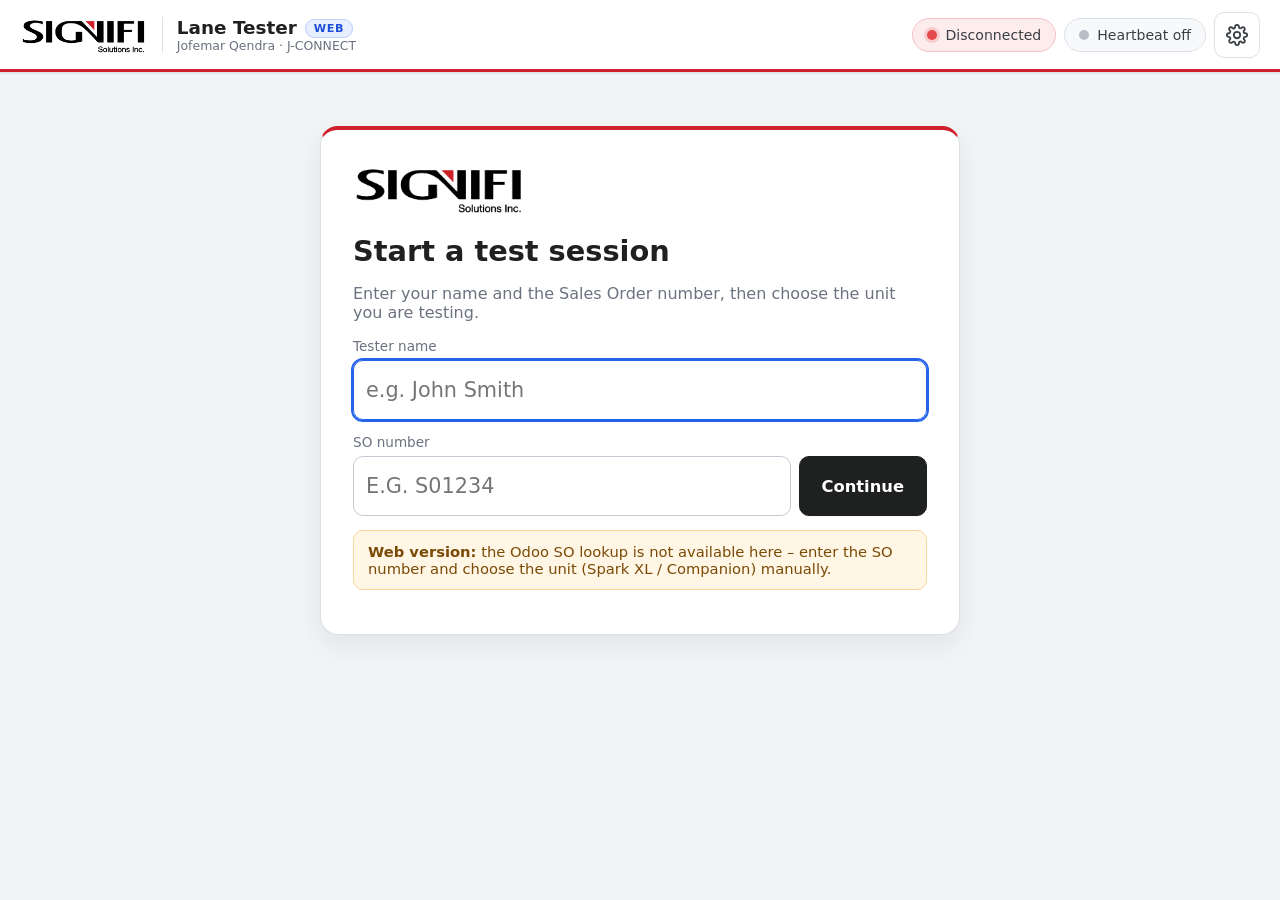
==== app/index.html @ 231a2678 "Lane Tester web edition with install page (link + QR) - index.html: install page with Install app bu" ====
<!doctype html>
<html lang="en">
<head>
  <meta charset="utf-8">
  <meta name="viewport" content="width=device-width, initial-scale=1, user-scalable=no">
  <title>Signifi Lane Tester</title>
  <link rel="icon" href="../icons/icon-192.png">
  <link rel="manifest" href="../manifest.webmanifest">
  <meta name="theme-color" content="#1f2121">
  <link rel="stylesheet" href="css/app.css?v=202611231615">
</head>
<body>
  <!-- ============================================================ HEADER -->
  <header class="topbar">
    <div class="brand">
      <img src="img/signifi-logo.png" alt="Signifi Solutions Inc." class="brand-logo">
      <div class="brand-text">
        <div class="brand-title">Lane Tester</div>
        <div class="brand-sub">Jofemar Qendra · J-CONNECT</div>
      </div>
    </div>

    <div class="session-chips" id="sessionChips" hidden>
      <div class="chip"><span>SO</span><b id="chipSO">-</b></div>
      <div class="chip chip-unit"><span>Unit</span><b id="chipUnit">-</b></div>
      <div class="chip"><span>Tester</span><b id="chipTester">-</b></div>
      <button class="btn btn-ghost btn-sm" id="btnChangeSession">Change</button>
    </div>

    <div class="status-area">
      <div class="pill" id="pillSim" hidden>SIMULATOR</div>
      <div class="pill" id="pillConn"><i class="dot"></i><span>Disconnected</span></div>
      <div class="pill" id="pillHb" title="JSD heartbeat"><i class="dot"></i><span>Heartbeat off</span></div>
      <button class="icon-btn" id="btnAdmin" title="Admin">
        <svg viewBox="0 0 24 24"><path d="M12 15.5a3.5 3.5 0 1 0 0-7 3.5 3.5 0 0 0 0 7Z" fill="none" stroke="currentColor" stroke-width="2"/><path d="M19.4 15a1.7 1.7 0 0 0 .3 1.8l.1.1a2 2 0 1 1-2.8 2.8l-.1-.1a1.7 1.7 0 0 0-1.8-.3 1.7 1.7 0 0 0-1 1.5V21a2 2 0 1 1-4 0v-.1a1.7 1.7 0 0 0-1.1-1.5 1.7 1.7 0 0 0-1.8.3l-.1.1a2 2 0 1 1-2.8-2.8l.1-.1a1.7 1.7 0 0 0 .3-1.8 1.7 1.7 0 0 0-1.5-1H3a2 2 0 1 1 0-4h.1a1.7 1.7 0 0 0 1.5-1.1 1.7 1.7 0 0 0-.3-1.8l-.1-.1a2 2 0 1 1 2.8-2.8l.1.1a1.7 1.7 0 0 0 1.8.3H9a1.7 1.7 0 0 0 1-1.5V3a2 2 0 1 1 4 0v.1a1.7 1.7 0 0 0 1 1.5 1.7 1.7 0 0 0 1.8-.3l.1-.1a2 2 0 1 1 2.8 2.8l-.1.1a1.7 1.7 0 0 0-.3 1.8V9a1.7 1.7 0 0 0 1.5 1H21a2 2 0 1 1 0 4h-.1a1.7 1.7 0 0 0-1.5 1Z" fill="none" stroke="currentColor" stroke-width="2"/></svg>
      </button>
    </div>
  </header>

  <!-- ============================================================ START SCREEN -->
  <main id="screenStart" class="screen">
    <section class="start-card">
      <img src="img/signifi-logo.png" alt="Signifi Solutions Inc." class="start-logo">
      <h1>Start a test session</h1>
      <p class="muted">Enter your name and the Sales Order number. The unit to test is pulled from Odoo.</p>

      <label class="field">
        <span>Tester name</span>
        <input id="inTester" type="text" autocomplete="off" placeholder="e.g. John Smith">
      </label>
      <label class="field">
        <span>SO number</span>
        <div class="row-input">
          <input id="inSO" type="text" autocomplete="off" placeholder="e.g. S01234" style="text-transform:uppercase">
          <button class="btn btn-primary btn-lg" id="btnLookup">Look up</button>
        </div>
      </label>

      <div id="soResult" class="so-result" hidden></div>

      <div id="odooWarn" class="notice" hidden>
        Odoo is not configured yet — ask an admin to set it up (gear icon), or pick the unit manually below.
      </div>
    </section>
  </main>

  <!-- ============================================================ DASHBOARD -->
  <main id="screenTest" class="screen dash" hidden>
    <!-- left column -->
    <aside class="side">
      <section class="card">
        <h3>Serial connection</h3>
        <div id="serialUnsupported" class="notice notice-err" hidden>
          This window can't access COM ports. Open the tester in Google Chrome or Microsoft Edge (<code>start-kiosk.bat</code> or <code>http://localhost:8080</code>).
        </div>
        <label class="field sm">
          <span>COM port</span>
          <div class="row-input">
            <select id="selPort"><option value="">— none granted —</option></select>
            <button class="btn btn-sm" id="btnRefreshPorts" title="Refresh the COM port list">↻</button>
            <button class="btn btn-sm" id="btnAddPort" title="Pick a port with the browser's Web Serial picker (fallback)">+ Port</button>
          </div>
        </label>
        <a href="#" class="help-link" id="lnkPortHelp">COM port not in the list?</a>
        <div class="grid2">
          <label class="field sm"><span>Baud rate</span>
            <select id="selBaud"></select>
          </label>
          <label class="field sm"><span>Line ending</span>
            <select id="selEol">
              <option value="none">None</option>
              <option value="cr">CR (\r)</option>
              <option value="lf">LF (\n)</option>
              <option value="crlf">CR+LF (\r\n)</option>
            </select>
          </label>
        </div>
        <details class="adv">
          <summary>Advanced (data / parity / stop)</summary>
          <div class="grid3">
            <label class="field sm"><span>Data bits</span><select id="selData"><option>8</option><option>7</option></select></label>
            <label class="field sm"><span>Parity</span><select id="selParity"><option value="none">None</option><option value="even">Even</option><option value="odd">Odd</option></select></label>
            <label class="field sm"><span>Stop bits</span><select id="selStop"><option>1</option><option>2</option></select></label>
          </div>
        </details>
        <button class="btn btn-primary btn-block" id="btnConnect">Connect</button>
        <label class="toggle"><input type="checkbox" id="chkHb" checked><span>Send heartbeat to JSD (Op 100)</span></label>
        <p class="hint">J-CONNECT: 9600 baud, 8N1, line ending None.</p>
      </section>

      <section class="card">
        <h3>Machine</h3>
        <dl class="kv" id="machineInfo">
          <dt>Model</dt><dd id="miModel">–</dd>
          <dt>JSD</dt><dd id="miJsd">–</dd>
          <dt>Door</dt><dd id="miDoor">–</dd>
          <dt>Status</dt><dd id="miAvail">–</dd>
          <dt>Elevator</dt><dd id="miQ">–</dd>
          <dt>Temp.</dt><dd id="miTemp">–</dd>
          <dt>Faults</dt><dd id="miFaults">–</dd>
        </dl>
      </section>

      <section class="card">
        <div class="card-head"><h3>Sensors</h3><button class="btn btn-sm" id="btnSensors" title="Read status, faults and tray sensors (Op 100 / 115 / 117)">&#8635; Read</button></div>
        <div id="sensorPanel" class="sensors"></div>
        <p class="hint leds-legend"><span><i class="led on"></i>OK / active</span><span><i class="led warn"></i>Attention</span><span><i class="led bad"></i>Fault</span><span><i class="led off"></i>Off</span><span><i class="led unk"></i>Unknown</span></p>
      </section>

      <section class="card">
        <h3>Manual control</h3>
        <div class="grid2">
          <button class="btn" data-act="status">Machine status</button>
          <button class="btn" data-act="toHatch">Elevator → hatch</button>
          <button class="btn" data-act="closeHatch">Close hatch</button>
          <button class="btn" data-act="light">Light on/off</button>
          <button class="btn" data-act="soldout">Reset sold-out</button>
          <button class="btn" data-act="faults">Reset faults</button>
        </div>
        <details class="adv">
          <summary>Send J-CONNECT command</summary>
          <div class="row-input">
            <input id="inOp" type="number" class="w-op" placeholder="Op" value="100">
            <input id="inOpData" type="text" placeholder="data e.g. 0">
            <button class="btn btn-sm" id="btnRaw">Send</button>
          </div>
        </details>
      </section>
    </aside>

    <!-- main column -->
    <section class="main">
      <div class="toolbar">
        <button class="btn btn-lg" id="btnScan">
          <svg viewBox="0 0 24 24"><path d="M3 7V4h3M21 7V4h-3M3 17v3h3M21 17v3h-3M7 12h10" fill="none" stroke="currentColor" stroke-width="2"/></svg>
          Scan lanes</button>
        <button class="btn btn-lg btn-primary" id="btnTestAll">
          <svg viewBox="0 0 24 24"><path d="M7 4l12 8-12 8z" fill="currentColor"/></svg>
          Test all lanes</button>
        <button class="btn btn-lg" id="btnRetest" disabled>Retest failed</button>
        <div class="seg" id="segMode" role="radiogroup" title="Full cycle waits for the machine sensors (product drop, hatch, home). Basic passes the lane once its motor runs.">
          <button type="button" data-mode="full" class="on">Full cycle</button>
          <button type="button" data-mode="basic">Basic</button>
        </div>
        <label class="cycles" title="Run the test this many times in a row">Cycles <input type="number" id="inCycles" min="1" max="999" value="1"></label>
        <button class="btn btn-lg btn-danger" id="btnStop" hidden>
          <svg viewBox="0 0 24 24"><rect x="6" y="6" width="12" height="12" fill="currentColor"/></svg>
          Stop</button>
        <div class="spacer"></div>
        <button class="btn btn-lg" id="btnReset">Reset</button>
        <button class="btn btn-lg btn-success" id="btnFinish">Finish &amp; save</button>
      </div>

      <div class="stats">
        <div class="stat"><span>Lanes</span><b id="stTotal">0</b></div>
        <div class="stat pass"><span>Pass</span><b id="stPass">0</b></div>
        <div class="stat fail"><span>Fail</span><b id="stFail">0</b></div>
        <div class="stat"><span>Untested</span><b id="stLeft">0</b></div>
        <div class="progress"><div id="progBar"></div><span id="progTxt">Ready</span></div>
      </div>

      <ol class="stepper" id="stepper">
        <li data-step="move">Elevator → lane</li>
        <li data-step="motor">Run lane</li>
        <li data-step="hatchPos">Elevator → hatch</li>
        <li data-step="hatch">Hatch open / close</li>
        <li data-step="home">Home</li>
      </ol>
      <div class="step-detail" id="stepDetail"></div>

      <div class="prompt-bar" id="promptBar" hidden>
        <svg viewBox="0 0 24 24"><path d="M12 2 1 21h22L12 2Zm0 6v6m0 3v.5" fill="none" stroke="currentColor" stroke-width="2"/></svg>
        <span id="promptText"></span>
      </div>

      <div class="grid-wrap">
        <div class="grid-head">
          <h3>Lane layout <small class="muted" id="layoutInfo"></small></h3>
          <div class="legend">
            <span><i class="lg untested"></i>Untested</span>
            <span><i class="lg testing"></i>Testing</span>
            <span><i class="lg pass"></i>Pass</span>
            <span><i class="lg fail"></i>Fail</span>
          </div>
        </div>
        <div id="laneGrid" class="lane-grid"></div>
        <p class="hint">Tap a lane to test it on its own. Lanes come from the machine (Scan lanes, Op 101). ● = product loaded.</p>
      </div>

      <div class="periph-wrap">
        <div class="grid-head">
          <h3>Peripherals <small class="muted" id="periphInfo"></small></h3>
          <button class="btn btn-sm" id="btnPeriph">&#8635; Check devices</button>
        </div>
        <div id="periphNote"></div>
        <table class="periph" id="periphTable"><tbody><tr><td class="muted">Press <b>Check devices</b> to compare the SO options with the devices connected to this PC.</td></tr></tbody></table>
      </div>

      <details class="log-wrap" id="logWrap">
        <summary>Communication log <span class="muted" id="logCount"></span></summary>
        <div class="log-tools">
          <label class="toggle sm"><input type="checkbox" id="chkLogHb"><span>Show heartbeat</span></label>
          <label class="toggle sm"><input type="checkbox" id="chkLogRaw"><span>Raw bytes</span></label>
          <button class="btn btn-sm" id="btnLogClear">Clear</button>
        </div>
        <pre id="log" class="log"></pre>
      </details>
    </section>
  </main>

  <!-- ============================================================ MODALS -->
  <div class="modal" id="modalAdmin" hidden>
    <div class="modal-box wide">
      <div class="modal-head">
        <h2>Admin</h2>
        <button class="icon-btn" data-close>✕</button>
      </div>
      <div id="adminLogin" class="admin-login">
        <p>Enter admin PIN</p>
        <input id="inPin" type="password" inputmode="numeric" autocomplete="off" class="pin">
        <div class="keypad" id="keypad"></div>
        <button class="btn btn-primary btn-lg" id="btnPin">Unlock</button>
      </div>
      <div id="adminBody" hidden>
        <nav class="tabs" id="adminTabs">
          <button data-tab="odoo" class="active">Odoo</button>
          <button data-tab="products">Products &amp; layout</button>
          <button data-tab="machine">Machine &amp; J-CONNECT</button>
          <button data-tab="timing">Timing</button>
          <button data-tab="security">Security</button>
          <button data-tab="history">History</button>
        </nav>
        <div class="tab-body" id="adminTabBody"></div>
        <div class="modal-foot">
          <span class="muted" id="adminMsg"></span>
          <button class="btn" data-close>Close</button>
          <button class="btn btn-primary" id="btnAdminSave">Save settings</button>
        </div>
      </div>
    </div>
  </div>

  <div class="modal" id="modalSummary" hidden>
    <div class="modal-box">
      <div class="modal-head"><h2 id="sumTitle">Test summary</h2><button class="icon-btn" data-close>✕</button></div>
      <div id="sumBody"></div>
      <div class="modal-foot">
        <label class="toggle"><input type="checkbox" id="chkPostOdoo" checked><span>Post result to SO in Odoo</span></label>
        <div class="spacer"></div>
        <button class="btn" id="btnCsv">Download CSV</button>
        <button class="btn" id="btnPrint">Print</button>
        <button class="btn btn-success" id="btnSave">Save &amp; new session</button>
      </div>
    </div>
  </div>

  <div class="modal" id="modalCam" hidden>
    <div class="modal-box">
      <div class="modal-head"><h2 id="camTitle">Camera</h2><button class="icon-btn" id="btnCamClose">✕</button></div>
      <div class="cam-bar"><select id="selCam"></select><span class="muted" id="camInfo"></span></div>
      <div class="cam-view"><video id="camVideo" autoplay playsinline muted></video><div class="cam-msg" id="camMsg"></div></div>
    </div>
  </div>

  <div class="modal" id="modalPortHelp" hidden>
    <div class="modal-box">
      <div class="modal-head"><h2>COM port not showing?</h2><button class="icon-btn" data-close>✕</button></div>
      <div class="help-body">
        <div id="phBrowser" class="notice" hidden>
          This browser can't show its own port picker – that's fine: use the COM ports in the dropdown, which come straight from Windows through the tester server.
        </div>
        <ol class="help-steps">
          <li><b>The dropdown lists the COM ports Windows sees</b> (e.g. <i>COM49 – USB Serial Port (FTDI)</i>). Press <b>↻</b> after plugging in the adapter, pick the port and press <b>Connect</b>.</li>
          <li><b>Plug in the FTDI adapter</b> and check Device Manager → <b>Ports (COM &amp; LPT)</b> shows <i>USB Serial Port (COMx)</i>. Greyed-out entries (View → Show hidden devices) are adapters that are <u>not connected</u>.</li>
          <li><b>Only "USB Serial Converter" under Universal Serial Bus controllers, no COM port?</b> Right-click it → Properties → Advanced → tick <b>Load VCP</b> → OK, then unplug and replug the adapter.</li>
          <li><b>Close other programs</b> that use the port: Jofemar <i>Formulario JConnect</i>, <i>DistribuidorRS232</i>, PuTTY, Arduino IDE, the Signifi kiosk app. The port can be open in only one program at a time.</li>
          <li>Still empty? Unplug the adapter, wait 5 s, plug it into a different USB port, then press <b>↻</b> again.</li>
          <li>Port opens but "JSD not responding"? Check the JSD is powered, the RS232 cable goes to the JSD's <b>CON3 (RS232)</b> connector (Jofemar harness 88003118), and the baud rate is <b>9600</b>.</li>
        </ol>
      </div>
      <div class="modal-foot"><div class="spacer"></div><button class="btn btn-primary" data-close>OK</button></div>
    </div>
  </div>

  <div class="modal" id="modalConfirm" hidden>
    <div class="modal-box narrow">
      <div class="modal-head"><h2 id="cfTitle">Confirm</h2></div>
      <p id="cfText"></p>
      <div class="modal-foot">
        <div class="spacer"></div>
        <button class="btn" id="cfNo">Cancel</button>
        <button class="btn btn-primary" id="cfYes">OK</button>
      </div>
    </div>
  </div>

  <div id="toasts" class="toasts"></div>
  <div id="printArea" class="print-area"></div>

  <script src="js/defaults.js?v=202611231615"></script>
  <script src="js/webshim.js?v=202611231615"></script>
  <script src="js/jconnect.js?v=202611231615"></script>
  <script src="js/machine.js?v=202611231615"></script>
  <script src="js/app.js?v=202611231615"></script>
</body>
</html>
---- app/css/app.css ----
/* Signifi Lane Tester – light theme */
:root {
  --bg: #f3f4f6;
  --panel: #ffffff;
  --panel2: #f8f9fb;
  --line: #dde1e7;
  --line-strong: #c4cad3;
  --text: #1f2328;
  --muted: #6b7280;
  --brand: #d0202b;          /* Signifi red (logo) */
  --brand-dark: #a8161f;
  --ink: #1f2121;            /* Signifi charcoal (logo) */
  --ink-2: #3a3f45;
  --focus: #2563eb;
  --pass: #15803d;
  --pass-bg: #e8f7ee;
  --pass-line: #34a853;
  --fail: #c81e1e;
  --fail-bg: #fdecec;
  --fail-line: #e5484d;
  --warn: #b45309;
  --warn-bg: #fff6e5;
  --warn-line: #f59e0b;
  --radius: 12px;
  --tap: 52px;
  --shadow: 0 1px 2px rgba(16, 24, 40, .06), 0 1px 3px rgba(16, 24, 40, .08);
  font-family: "Segoe UI", system-ui, -apple-system, Roboto, sans-serif;
  color-scheme: light;
}
* { box-sizing: border-box; }
html, body { margin: 0; height: 100%; background: var(--bg); color: var(--text); }
body { display: flex; flex-direction: column; overflow: hidden; -webkit-user-select: none; user-select: none; -webkit-tap-highlight-color: transparent; }
input, select, textarea { user-select: text; -webkit-user-select: text; }
[hidden] { display: none !important; }
h1, h2, h3 { margin: 0 0 .5rem; font-weight: 600; color: var(--ink); }
h3 { font-size: .85rem; color: var(--muted); text-transform: uppercase; letter-spacing: .08em; }
.muted { color: var(--muted); font-weight: 400; }
svg { width: 20px; height: 20px; flex: none; }
code { background: #eef0f3; padding: 1px 5px; border-radius: 4px; font-size: .9em; }
a { color: var(--focus); }

/* ------------------------------------------------ topbar */
.topbar { display: flex; align-items: center; gap: 16px; padding: 10px 20px; background: var(--panel); border-bottom: 3px solid var(--brand); min-height: 72px; flex-wrap: wrap; box-shadow: var(--shadow); position: relative; z-index: 2; }
.brand { display: flex; align-items: center; gap: 14px; }
.brand-logo { height: 40px; width: auto; display: block; }
.brand-text { border-left: 1px solid var(--line); padding-left: 14px; }
.brand-title { font-weight: 700; font-size: 1.15rem; color: var(--ink); }
.brand-sub { font-size: .78rem; color: var(--muted); }
.session-chips { display: flex; gap: 8px; align-items: center; margin-left: 12px; flex-wrap: wrap; }
.chip { display: flex; flex-direction: column; padding: 4px 12px; background: var(--panel2); border: 1px solid var(--line); border-radius: 8px; line-height: 1.15; }
.chip span { font-size: .68rem; color: var(--muted); text-transform: uppercase; letter-spacing: .04em; }
.chip b { font-size: .95rem; color: var(--ink); }
.chip-unit { border-color: var(--brand); background: #fff5f5; }
.status-area { margin-left: auto; display: flex; align-items: center; gap: 8px; }
.pill { display: flex; align-items: center; gap: 8px; padding: 8px 14px; border-radius: 999px; background: var(--panel2); border: 1px solid var(--line); font-size: .88rem; white-space: nowrap; color: var(--ink-2); }
.pill .dot { width: 10px; height: 10px; border-radius: 50%; background: #b8bec7; }
.pill.ok { background: var(--pass-bg); border-color: #b7e2c5; }
.pill.ok .dot { background: var(--pass-line); box-shadow: 0 0 0 3px rgba(52, 168, 83, .18); }
.pill.warn { background: var(--warn-bg); border-color: #f6d79b; }
.pill.warn .dot { background: var(--warn-line); box-shadow: 0 0 0 3px rgba(245, 158, 11, .2); }
.pill.bad { background: var(--fail-bg); border-color: #f5c2c2; }
.pill.bad .dot { background: var(--fail-line); box-shadow: 0 0 0 3px rgba(229, 72, 77, .2); }
.pill.beat .dot { animation: beat .35s ease-out; }
@keyframes beat { 0% { transform: scale(1.7); } 100% { transform: scale(1); } }
#pillSim { background: var(--warn-bg); border-color: var(--warn-line); color: var(--warn); font-weight: 700; letter-spacing: .05em; }
.icon-btn { width: 46px; height: 46px; border-radius: 10px; border: 1px solid var(--line); background: var(--panel); color: var(--ink-2); display: grid; place-items: center; cursor: pointer; font-size: 1.1rem; }
.icon-btn:hover { background: var(--panel2); }
.icon-btn svg { width: 22px; height: 22px; }

/* ------------------------------------------------ buttons & fields */
.btn { display: inline-flex; align-items: center; justify-content: center; gap: 8px; min-height: 44px; padding: 0 16px; border-radius: 10px; border: 1px solid var(--line-strong); background: var(--panel); color: var(--ink); font: inherit; font-weight: 600; cursor: pointer; transition: background .15s, transform .05s, box-shadow .15s; box-shadow: 0 1px 1px rgba(16, 24, 40, .04); }
.btn:hover:not(:disabled) { background: #f1f3f6; }
.btn:active:not(:disabled) { transform: scale(.97); }
.btn:disabled { opacity: .45; cursor: not-allowed; }
.btn-sm { min-height: 36px; padding: 0 12px; font-size: .85rem; }
.btn-lg { min-height: var(--tap); padding: 0 22px; font-size: 1.02rem; }
.btn-block { width: 100%; }
.btn-primary { background: var(--ink); border-color: var(--ink); color: #fff; }
.btn-primary:hover:not(:disabled) { background: var(--ink-2); }
.btn-success { background: var(--pass); border-color: var(--pass); color: #fff; }
.btn-success:hover:not(:disabled) { background: #116a33; }
.btn-danger { background: var(--brand); border-color: var(--brand); color: #fff; }
.btn-danger:hover:not(:disabled) { background: var(--brand-dark); }
.btn-ghost { background: transparent; box-shadow: none; }
.field { display: flex; flex-direction: column; gap: 6px; margin-bottom: 14px; }
.field > span { font-size: .85rem; color: var(--muted); font-weight: 500; }
.field.sm { margin-bottom: 10px; }
input, select, textarea { font: inherit; color: var(--text); background: #fff; border: 1px solid var(--line-strong); border-radius: 10px; padding: 0 12px; min-height: 44px; width: 100%; }
textarea { padding: 10px 12px; min-height: 90px; font-family: Consolas, monospace; font-size: .85rem; }
input:focus, select:focus, textarea:focus { outline: 2px solid var(--focus); outline-offset: 0; border-color: var(--focus); }
input:disabled, select:disabled { background: #f1f3f6; color: var(--muted); }
.start-card input { min-height: 60px; font-size: 1.3rem; }
.row-input { display: flex; gap: 8px; }
.row-input > input, .row-input > select { flex: 1; min-width: 0; }
.w-auto { width: auto !important; flex: none !important; }
.grid2 { display: grid; grid-template-columns: 1fr 1fr; gap: 8px; }
.grid3 { display: grid; grid-template-columns: 1fr 1fr 1fr; gap: 8px; }
.toggle { display: flex; align-items: center; gap: 10px; margin-top: 12px; cursor: pointer; }
.toggle input { width: 22px; height: 22px; min-height: 0; accent-color: var(--ink); }
.toggle.sm { margin-top: 0; font-size: .85rem; }
.toggle.sm input { width: 18px; height: 18px; }
.spacer { flex: 1; }
.notice { padding: 12px 14px; border-radius: 10px; background: var(--warn-bg); border: 1px solid #f6d79b; color: #7a4a06; margin: 12px 0; font-size: .92rem; }
.notice-err { background: var(--fail-bg); border-color: #f5c2c2; color: #8f1414; }
details.adv { margin: 4px 0 12px; }
details.adv summary { cursor: pointer; color: var(--muted); font-size: .85rem; padding: 6px 0; }

/* ------------------------------------------------ start screen */
.screen { flex: 1; overflow: auto; }
#screenStart { display: grid; place-items: start center; padding: 6vh 16px; }
.start-card { width: min(640px, 100%); background: var(--panel); border: 1px solid var(--line); border-top: 4px solid var(--brand); border-radius: 18px; padding: 32px; box-shadow: 0 10px 30px rgba(16, 24, 40, .08); }
.start-logo { height: 54px; display: block; margin-bottom: 18px; }
.start-card h1 { font-size: 1.8rem; }
.so-result { margin-top: 10px; }
.so-head { display: flex; justify-content: space-between; align-items: baseline; gap: 10px; padding: 12px 0; border-top: 1px solid var(--line); flex-wrap: wrap; }
.so-head b { font-size: 1.2rem; }
.units { display: grid; grid-template-columns: repeat(auto-fit, minmax(200px, 1fr)); gap: 12px; margin-top: 8px; }
.unit-card { text-align: left; padding: 20px; border-radius: 14px; border: 2px solid var(--line); background: var(--panel); color: var(--text); cursor: pointer; font: inherit; box-shadow: var(--shadow); }
.unit-card:hover { border-color: var(--ink-2); }
.unit-card.selected { border-color: var(--brand); background: #fff5f5; box-shadow: 0 0 0 3px rgba(208, 32, 43, .12); }
.unit-card .u-name { font-size: 1.3rem; font-weight: 700; color: var(--ink); }
.unit-card .u-code { color: var(--muted); font-family: Consolas, monospace; margin-top: 2px; font-size: .9rem; word-break: break-all; }
.unit-card .u-qty { margin-top: 8px; font-size: .85rem; color: var(--muted); }
.unit-card .u-desc { margin-top: 6px; font-size: .78rem; color: var(--muted); line-height: 1.35; max-height: 4.1em; overflow: hidden; }
.start-actions { display: flex; justify-content: flex-end; margin-top: 18px; }

/* ------------------------------------------------ dashboard */
.dash { display: grid; grid-template-columns: 330px 1fr; gap: 14px; padding: 14px; overflow: hidden; }
.side { display: flex; flex-direction: column; gap: 14px; overflow: auto; }
.card { background: var(--panel); border: 1px solid var(--line); border-radius: var(--radius); padding: 16px; box-shadow: var(--shadow); }
.main { display: flex; flex-direction: column; gap: 12px; min-width: 0; overflow: auto; }
.toolbar { display: flex; gap: 10px; flex-wrap: wrap; }
.stats { display: flex; gap: 10px; align-items: stretch; flex-wrap: wrap; }
.stat { background: var(--panel); border: 1px solid var(--line); border-radius: var(--radius); padding: 8px 18px; min-width: 100px; box-shadow: var(--shadow); }
.stat span { display: block; font-size: .72rem; color: var(--muted); text-transform: uppercase; letter-spacing: .05em; }
.stat b { font-size: 1.6rem; color: var(--ink); }
.stat.pass b { color: var(--pass); }
.stat.fail b { color: var(--fail); }
.progress { flex: 1; min-width: 220px; position: relative; background: var(--panel); border: 1px solid var(--line); border-radius: var(--radius); overflow: hidden; display: flex; align-items: center; box-shadow: var(--shadow); }
.progress > div { position: absolute; inset: 0 auto 0 0; width: 0; background: linear-gradient(90deg, #e5e7eb, #cfd4db); transition: width .3s; }
.progress > span { position: relative; padding: 0 16px; font-weight: 600; color: var(--ink); }

.stepper { list-style: none; display: flex; gap: 6px; padding: 0; margin: 0; counter-reset: s; }
.stepper li { flex: 1; counter-increment: s; padding: 10px 12px; background: var(--panel); border: 1px solid var(--line); border-radius: 10px; font-size: .85rem; color: var(--muted); position: relative; }
.stepper li::before { content: counter(s); display: inline-grid; place-items: center; width: 22px; height: 22px; border-radius: 50%; background: #eef0f3; color: var(--ink-2); margin-right: 8px; font-weight: 700; }
.stepper li.active { border-color: var(--warn-line); color: var(--ink); background: var(--warn-bg); }
.stepper li.active::before { background: var(--warn-line); color: #fff; }
.stepper li.done { color: var(--ink); }
.stepper li.done::before { background: var(--pass-line); color: #fff; content: "✓"; }
.stepper li.err { border-color: var(--fail-line); background: var(--fail-bg); color: var(--fail); }
.stepper li.err::before { background: var(--fail-line); color: #fff; content: "✕"; }

.grid-wrap { background: var(--panel); border: 1px solid var(--line); border-radius: var(--radius); padding: 16px; box-shadow: var(--shadow); }
.grid-head { display: flex; justify-content: space-between; align-items: center; flex-wrap: wrap; gap: 8px; margin-bottom: 10px; }
.grid-head h3 { margin: 0; }
.legend { display: flex; gap: 14px; font-size: .82rem; color: var(--muted); }
.legend span { display: flex; align-items: center; gap: 6px; }
.lg { width: 14px; height: 14px; border-radius: 4px; display: inline-block; border: 1px solid var(--line-strong); }
.lg.untested { background: #fff; }
.lg.testing { background: var(--warn-line); border-color: var(--warn-line); }
.lg.pass { background: var(--pass-line); border-color: var(--pass-line); }
.lg.fail { background: var(--fail-line); border-color: var(--fail-line); }
.lane-grid { display: flex; flex-direction: column; gap: 8px; }
.lane-row { display: flex; gap: 8px; align-items: stretch; }
.row-label { width: 74px; flex: none; display: flex; flex-direction: column; justify-content: center; font-size: .8rem; color: var(--muted); }
.row-label b { color: var(--ink); font-size: 1rem; }
.lane { flex: 1; min-width: 54px; max-width: 120px; min-height: 64px; border-radius: 10px; border: 2px solid var(--line); background: #fff; color: var(--ink); font: inherit; font-weight: 700; font-size: 1.1rem; cursor: pointer; display: flex; flex-direction: column; align-items: center; justify-content: center; gap: 2px; transition: background .2s, border-color .2s; position: relative; box-shadow: 0 1px 1px rgba(16, 24, 40, .04); }
.lane small { font-size: .65rem; font-weight: 500; color: var(--muted); }
.lane:hover:not(:disabled) { border-color: var(--ink-2); }
.lane:disabled { cursor: default; }
.lane.pass { background: #dcf3e4; border-color: var(--pass-line); color: #0f5a28; }
.lane.pass small { color: var(--pass); font-weight: 700; }
.lane.fail { background: #fde2e2; border-color: var(--fail-line); color: #8f1414; }
.lane.fail small { color: var(--fail); font-weight: 700; }
.lane.testing { background: var(--warn-bg); border-color: var(--warn-line); animation: pulse 1s infinite; }
.lane.absent { opacity: .3; border-style: dashed; }
@keyframes pulse { 50% { box-shadow: 0 0 0 4px rgba(245, 158, 11, .3); } }
.hint { margin: 10px 0 0; font-size: .82rem; color: var(--muted); }
.kv { display: grid; grid-template-columns: 78px 1fr; gap: 6px 10px; margin: 0; font-size: .88rem; }
.kv dt { color: var(--muted); }
.kv dd { margin: 0; font-weight: 600; word-break: break-word; color: var(--ink); }
.kv .bad { color: var(--fail); }
.kv .good { color: var(--pass); }
.kv .warn { color: var(--warn); }
.help-link { display: inline-block; font-size: .82rem; color: var(--focus); margin: -4px 0 10px; }
.help-body { overflow: auto; }
.help-steps { padding-left: 22px; line-height: 1.5; }
.help-steps li { margin-bottom: 10px; }
.w-op { width: 80px !important; flex: none !important; }
.step-detail { min-height: 1.2em; font-size: .88rem; color: var(--muted); padding: 0 4px; }
.prompt-bar { display: flex; align-items: center; gap: 12px; padding: 16px 20px; border-radius: var(--radius); background: var(--warn-bg); border: 2px solid var(--warn-line); color: #7a4a06; font-size: 1.25rem; font-weight: 700; animation: pulse 1.2s infinite; }
.prompt-bar svg { width: 30px; height: 30px; color: var(--warn); }
.lane .dot-prod { position: absolute; top: 5px; right: 6px; width: 8px; height: 8px; border-radius: 50%; background: #2563eb; }
.lane.faulty { border-color: var(--warn-line); }
.empty { padding: 40px; text-align: center; color: var(--muted); }

.log-wrap { background: var(--panel); border: 1px solid var(--line); border-radius: var(--radius); padding: 10px 16px; box-shadow: var(--shadow); }
.log-wrap summary { cursor: pointer; font-weight: 600; color: var(--ink); }
.log-tools { display: flex; gap: 16px; align-items: center; margin: 10px 0; }
.log { height: 220px; overflow: auto; background: #fafbfc; border: 1px solid var(--line); border-radius: 8px; padding: 10px; margin: 0; font: 12px/1.45 Consolas, monospace; white-space: pre-wrap; word-break: break-all; user-select: text; color: var(--ink-2); }
.log .tx { color: #1d4ed8; }
.log .rx { color: #15803d; }
.log .err { color: #b91c1c; }
.log .info { color: #374151; }
.log .t { color: #9ca3af; }

/* ------------------------------------------------ modals */
.modal { position: fixed; inset: 0; background: rgba(17, 24, 39, .45); display: grid; place-items: center; z-index: 50; padding: 16px; }
.modal-box { background: var(--panel); border: 1px solid var(--line); border-radius: 16px; width: min(720px, 100%); max-height: 92vh; display: flex; flex-direction: column; padding: 20px 22px; overflow: hidden; box-shadow: 0 20px 50px rgba(16, 24, 40, .25); }
.modal-box.wide { width: min(1100px, 100%); height: 92vh; }
.modal-box.narrow { width: min(440px, 100%); }
.modal-head { display: flex; justify-content: space-between; align-items: center; margin-bottom: 10px; }
.modal-head h2 { margin: 0; }
.modal-foot { display: flex; gap: 10px; align-items: center; padding-top: 14px; border-top: 1px solid var(--line); margin-top: 12px; flex-wrap: wrap; }
.modal-foot .muted { margin-right: auto; }
#sumBody { overflow: auto; }
.admin-login { display: flex; flex-direction: column; align-items: center; gap: 14px; padding: 30px 0; }
.pin { width: 260px; text-align: center; font-size: 2rem; letter-spacing: .4em; min-height: 64px; }
.keypad { display: grid; grid-template-columns: repeat(3, 80px); gap: 10px; }
.keypad button { height: 64px; font-size: 1.4rem; }
#adminBody { display: flex; flex-direction: column; min-height: 0; flex: 1; }
.tabs { display: flex; gap: 4px; border-bottom: 1px solid var(--line); flex-wrap: wrap; }
.tabs button { background: none; border: 0; color: var(--muted); font: inherit; font-weight: 600; padding: 12px 16px; cursor: pointer; border-bottom: 3px solid transparent; }
.tabs button.active { color: var(--ink); border-bottom-color: var(--brand); }
.tab-body { flex: 1; overflow: auto; padding: 16px 2px; }
.tab-body h4 { margin: 18px 0 8px; color: var(--ink); }
.tab-body p.help { color: var(--muted); font-size: .88rem; margin: 0 0 12px; }
.form-grid { display: grid; grid-template-columns: repeat(auto-fit, minmax(240px, 1fr)); gap: 0 16px; }
table.tbl { width: 100%; border-collapse: collapse; font-size: .88rem; }
table.tbl th, table.tbl td { border-bottom: 1px solid var(--line); padding: 6px; text-align: left; vertical-align: middle; }
table.tbl th { color: var(--muted); font-weight: 600; font-size: .75rem; text-transform: uppercase; letter-spacing: .04em; }
table.tbl input, table.tbl select { min-height: 38px; font-size: .85rem; }
table.tbl input.mono { font-family: Consolas, monospace; }
table.tbl select { min-width: 84px; }
.res-pass { color: var(--pass); font-weight: 700; }
.res-fail { color: var(--fail); font-weight: 700; }
.sum-big { display: flex; gap: 12px; margin-bottom: 12px; }
.sum-big .stat { flex: 1; }
.verdict { font-size: 1.6rem; font-weight: 800; padding: 14px; text-align: center; border-radius: 12px; margin-bottom: 12px; }
.verdict.pass { background: var(--pass-bg); color: var(--pass); border: 1px solid #b7e2c5; }
.verdict.fail { background: var(--fail-bg); color: var(--fail); border: 1px solid #f5c2c2; }

/* ------------------------------------------------ toasts */
.toasts { position: fixed; right: 16px; bottom: 16px; display: flex; flex-direction: column; gap: 8px; z-index: 100; }
.toast { background: var(--panel); color: var(--ink); border: 1px solid var(--line); border-left: 4px solid var(--ink-2); padding: 12px 16px; border-radius: 10px; max-width: 420px; box-shadow: 0 10px 30px rgba(16, 24, 40, .18); animation: tin .2s; }
.toast.ok { border-left-color: var(--pass-line); }
.toast.err { border-left-color: var(--fail-line); }
.toast.warn { border-left-color: var(--warn-line); }
@keyframes tin { from { transform: translateY(10px); opacity: 0; } }

/* ------------------------------------------------ responsive / print */
@media (max-width: 1000px) {
  .dash { grid-template-columns: 1fr; overflow: auto; }
  .side { overflow: visible; }
  .stepper { flex-wrap: wrap; }
  .brand-text { display: none; }
}
.print-area { display: none; }
@media print {
  body { background: #fff; color: #000; overflow: visible; display: block; }
  body > *:not(.print-area) { display: none !important; }
  .print-area { display: block; font-family: Arial, sans-serif; }
  .print-area .print-logo { height: 48px; margin-bottom: 10px; }
  .print-area table { border-collapse: collapse; width: 100%; }
  .print-area td, .print-area th { border: 1px solid #999; padding: 4px 6px; font-size: 12px; }
}

/* ---- test mode toggle + cycles ---- */
.seg { display: inline-flex; border: 1px solid var(--line-strong); border-radius: 10px; overflow: hidden; background: var(--panel); height: var(--tap); }
.seg button { border: 0; background: transparent; padding: 0 16px; font: inherit; font-weight: 600; color: var(--muted); cursor: pointer; min-width: 92px; }
.seg button + button { border-left: 1px solid var(--line); }
.seg button.on { background: var(--ink); color: #fff; }
.cycles { display: inline-flex; align-items: center; gap: 8px; font-weight: 600; color: var(--ink-2); padding: 0 4px; }
.cycles input { width: 76px; height: var(--tap); font: inherit; font-size: 1.05rem; text-align: center; border: 1px solid var(--line-strong); border-radius: 10px; background: var(--panel); color: var(--text); }

/* ---- sensor LEDs ---- */
.card-head { display: flex; align-items: center; justify-content: space-between; gap: 8px; margin-bottom: .5rem; }
.card-head h3 { margin: 0; }
.sensors { display: flex; flex-direction: column; gap: 10px; }
.sg h4 { margin: 0 0 4px; font-size: .72rem; font-weight: 600; color: var(--muted); text-transform: uppercase; letter-spacing: .06em; }
.sg-items { display: grid; grid-template-columns: repeat(auto-fill, minmax(128px, 1fr)); gap: 3px 10px; }
.sn { display: flex; align-items: center; gap: 7px; font-size: .8rem; line-height: 1.25; min-width: 0; }
.sn span { overflow: hidden; text-overflow: ellipsis; white-space: nowrap; }
.led { display: inline-block; width: 11px; height: 11px; border-radius: 50%; flex: none; background: #cfd4db; border: 1px solid rgba(0,0,0,.12); }
.led.on { background: #22c55e; box-shadow: 0 0 0 3px rgba(34,197,94,.18), 0 0 6px rgba(34,197,94,.7); }
.led.bad { background: #ef4444; box-shadow: 0 0 0 3px rgba(239,68,68,.18), 0 0 6px rgba(239,68,68,.7); animation: ledblink 1s steps(2) infinite; }
.led.warn { background: #f59e0b; box-shadow: 0 0 0 3px rgba(245,158,11,.2), 0 0 6px rgba(245,158,11,.6); }
.led.off { background: #e5e7eb; }
.led.unk { background: transparent; border: 1px dashed #aab1bb; }
@keyframes ledblink { 50% { opacity: .35; } }
.leds-legend { display: flex; flex-wrap: wrap; gap: 4px 12px; margin-top: 8px; }
.leds-legend span { display: inline-flex; align-items: center; gap: 5px; }

/* ---- peripherals ---- */
.periph-wrap { background: var(--panel); border: 1px solid var(--line); border-radius: var(--radius); padding: 14px 16px; box-shadow: var(--shadow); }
.periph-wrap .grid-head { display: flex; justify-content: space-between; align-items: center; margin-bottom: 8px; }
.periph { width: 100%; border-collapse: collapse; font-size: .9rem; }
.periph th { text-align: left; font-size: .72rem; font-weight: 600; color: var(--muted); text-transform: uppercase; letter-spacing: .05em; padding: 6px 8px; border-bottom: 1px solid var(--line); }
.periph td { padding: 8px; border-bottom: 1px solid var(--line); vertical-align: top; }
.periph td:first-child { width: 22px; padding-top: 12px; }
.periph td:last-child { text-align: right; white-space: nowrap; }
.periph .ps-txt { font-size: .75rem; font-weight: 700; margin-top: 2px; }
.periph .ps-ok .ps-txt { color: var(--pass); }
.periph .ps-missing { background: var(--fail-bg); }
.periph .ps-missing .ps-txt { color: var(--fail); }
.periph .ps-extra .ps-txt { color: var(--warn); }
.periph .ps-na .ps-txt, .periph .ps-unknown .ps-txt { color: var(--muted); }
.notice-ok { background: var(--pass-bg); border-color: #b7e2c5; color: #14532d; }
.cam-bar { display: flex; gap: 10px; align-items: center; margin-bottom: 10px; }
.cam-bar select { flex: 1; height: 40px; border: 1px solid var(--line-strong); border-radius: 8px; padding: 0 8px; font: inherit; background: var(--panel); }
.cam-view { position: relative; background: #111; border-radius: 10px; overflow: hidden; aspect-ratio: 16 / 9; }
.cam-view video { width: 100%; height: 100%; object-fit: contain; display: block; }
.cam-msg { position: absolute; inset: 0; display: grid; place-items: center; color: #fff; text-align: center; padding: 20px; }
.cam-msg:empty { display: none; }
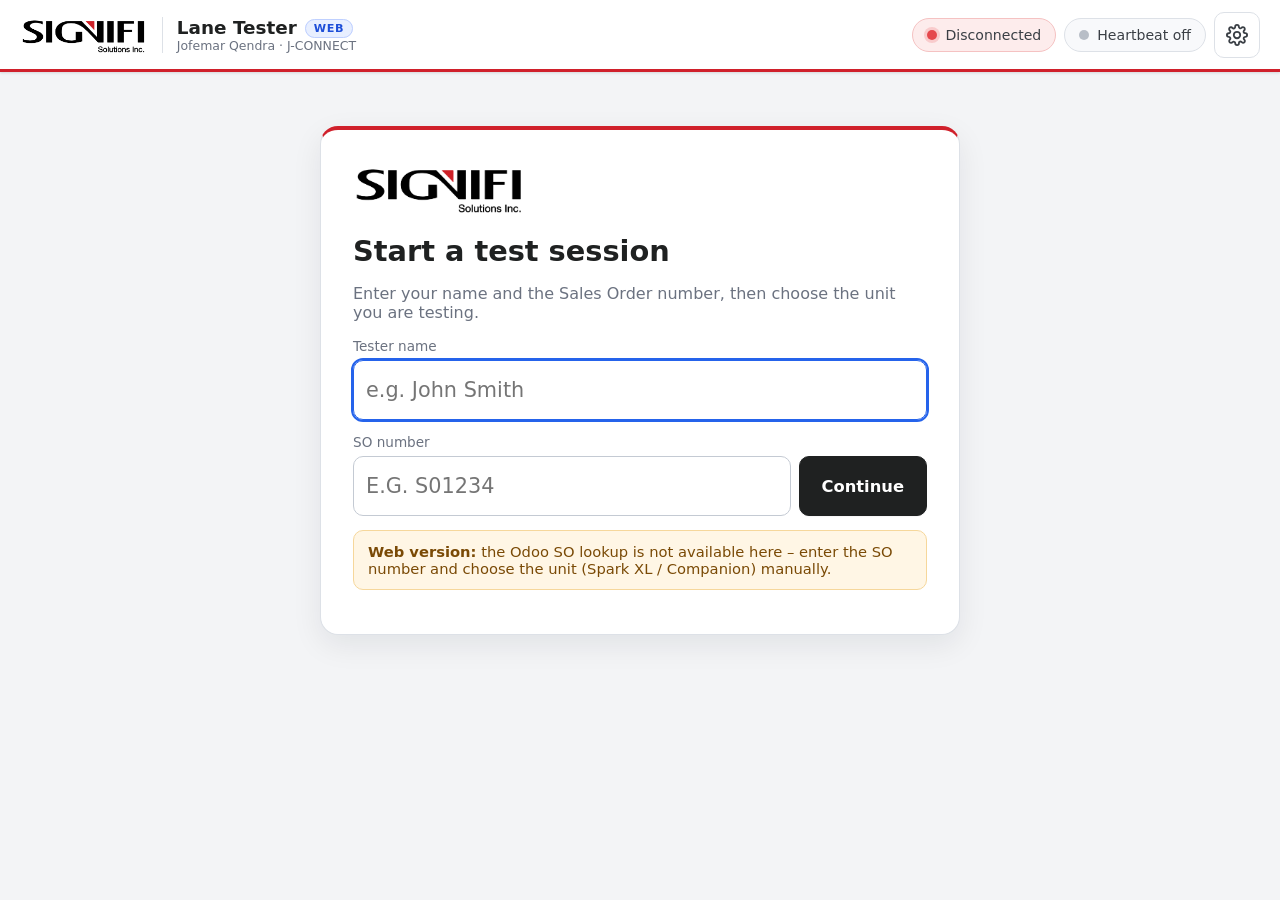
==== commit 6201faf7: "Keep connection panel beside lanes on kiosk screens; camera check on demand - Two-column layout down" ====
--- a/app/index.html
+++ b/app/index.html
@@ -7,7 +7,7 @@
   <link rel="icon" href="../icons/icon-192.png">
   <link rel="manifest" href="../manifest.webmanifest">
   <meta name="theme-color" content="#1f2121">
-  <link rel="stylesheet" href="css/app.css?v=202611231615">
+  <link rel="stylesheet" href="css/app.css?v=202611231801">
 </head>
 <body>
   <!-- ============================================================ HEADER -->
@@ -317,10 +317,10 @@
   <div id="toasts" class="toasts"></div>
   <div id="printArea" class="print-area"></div>
 
-  <script src="js/defaults.js?v=202611231615"></script>
-  <script src="js/webshim.js?v=202611231615"></script>
-  <script src="js/jconnect.js?v=202611231615"></script>
-  <script src="js/machine.js?v=202611231615"></script>
-  <script src="js/app.js?v=202611231615"></script>
+  <script src="js/defaults.js?v=202611231801"></script>
+  <script src="js/webshim.js?v=202611231801"></script>
+  <script src="js/jconnect.js?v=202611231801"></script>
+  <script src="js/machine.js?v=202611231801"></script>
+  <script src="js/app.js?v=202611231801"></script>
 </body>
 </html>
--- a/app/css/app.css
+++ b/app/css/app.css
@@ -249,11 +249,20 @@
 @keyframes tin { from { transform: translateY(10px); opacity: 0; } }
 
 /* ------------------------------------------------ responsive / print */
+/* kiosk / small screens: keep the connection panel beside the lanes as long as it fits */
+@media (max-width: 1100px) {
+  .dash { grid-template-columns: 270px 1fr; gap: 10px; padding: 10px; }
+  .side .card { padding: 12px; }
+  .stepper { flex-wrap: wrap; }
+  .lane { min-width: 48px; font-size: 1rem; }
+  .row-label { width: 52px; }
+}
 @media (max-width: 1000px) {
+  .brand-text { display: none; }
+}
+@media (max-width: 700px) {
   .dash { grid-template-columns: 1fr; overflow: auto; }
   .side { overflow: visible; }
-  .stepper { flex-wrap: wrap; }
-  .brand-text { display: none; }
 }
 .print-area { display: none; }
 @media print {
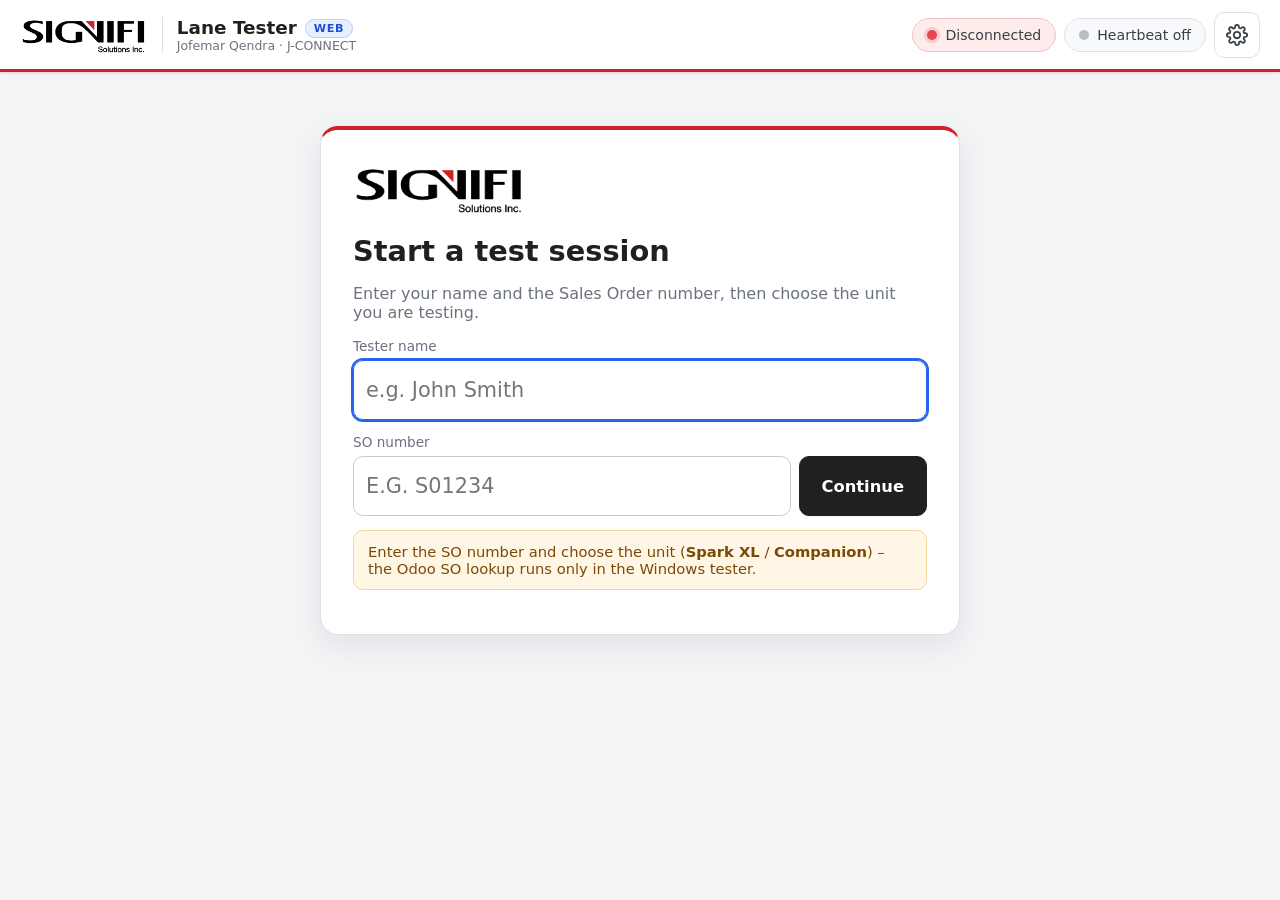
==== commit 85d13472: "Lane Tester: fault report, lane re-detect on scan, autonomous Basic hatch, kiosk shortcuts - Machine" ====
--- a/app/index.html
+++ b/app/index.html
@@ -7,7 +7,7 @@
   <link rel="icon" href="../icons/icon-192.png">
   <link rel="manifest" href="../manifest.webmanifest">
   <meta name="theme-color" content="#1f2121">
-  <link rel="stylesheet" href="css/app.css?v=202611231801">
+  <link rel="stylesheet" href="css/app.css?v=202611231914">
 </head>
 <body>
   <!-- ============================================================ HEADER -->
@@ -282,6 +282,20 @@
     </div>
   </div>
 
+  <div class="modal" id="modalFaults" hidden>
+    <div class="modal-box">
+      <div class="modal-head"><h2>Machine status &amp; faults</h2><button class="icon-btn" data-close>✕</button></div>
+      <div id="faultBody" class="fault-body"></div>
+      <div class="modal-foot">
+        <span class="muted" id="faultAt"></span>
+        <div class="spacer"></div>
+        <button class="btn" id="btnFaultRefresh">&#8635; Refresh</button>
+        <button class="btn btn-danger" id="btnFaultReset">Reset faults (active + inactive)</button>
+        <button class="btn btn-primary" data-close>Close</button>
+      </div>
+    </div>
+  </div>
+
   <div class="modal" id="modalPortHelp" hidden>
     <div class="modal-box">
       <div class="modal-head"><h2>COM port not showing?</h2><button class="icon-btn" data-close>✕</button></div>
@@ -317,10 +331,10 @@
   <div id="toasts" class="toasts"></div>
   <div id="printArea" class="print-area"></div>
 
-  <script src="js/defaults.js?v=202611231801"></script>
-  <script src="js/webshim.js?v=202611231801"></script>
-  <script src="js/jconnect.js?v=202611231801"></script>
-  <script src="js/machine.js?v=202611231801"></script>
-  <script src="js/app.js?v=202611231801"></script>
+  <script src="js/defaults.js?v=202611231914"></script>
+  <script src="js/webshim.js?v=202611231914"></script>
+  <script src="js/jconnect.js?v=202611231914"></script>
+  <script src="js/machine.js?v=202611231914"></script>
+  <script src="js/app.js?v=202611231914"></script>
 </body>
 </html>
--- a/app/css/app.css
+++ b/app/css/app.css
@@ -321,3 +321,15 @@
 .cam-view video { width: 100%; height: 100%; object-fit: contain; display: block; }
 .cam-msg { position: absolute; inset: 0; display: grid; place-items: center; color: #fff; text-align: center; padding: 20px; }
 .cam-msg:empty { display: none; }
+
+/* machine status / faults window */
+.fault-body { max-height: 62vh; overflow: auto; padding: 4px 2px; }
+.fault-body h4 { margin: 14px 0 6px; font-size: .95rem; }
+.fault-kv { display: grid; grid-template-columns: repeat(auto-fill, minmax(190px, 1fr)); gap: 6px 14px; }
+.fault-kv .kv { display: flex; justify-content: space-between; gap: 8px; padding: 6px 10px; border: 1px solid var(--line, #e3e6ea); border-radius: 8px; font-size: .88rem; }
+.fault-kv .good { color: var(--pass); } .fault-kv .bad { color: var(--brand); }
+.fault-tbl { width: 100%; border-collapse: collapse; font-size: .88rem; }
+.fault-tbl th, .fault-tbl td { text-align: left; padding: 6px 8px; border-bottom: 1px solid var(--line, #e3e6ea); }
+.fault-tbl th { font-size: .75rem; text-transform: uppercase; letter-spacing: .04em; color: #667085; }
+.fault-tbl tr.f-act td { background: var(--fail-bg); }
+.fault-tbl td:first-child { width: 22px; }
